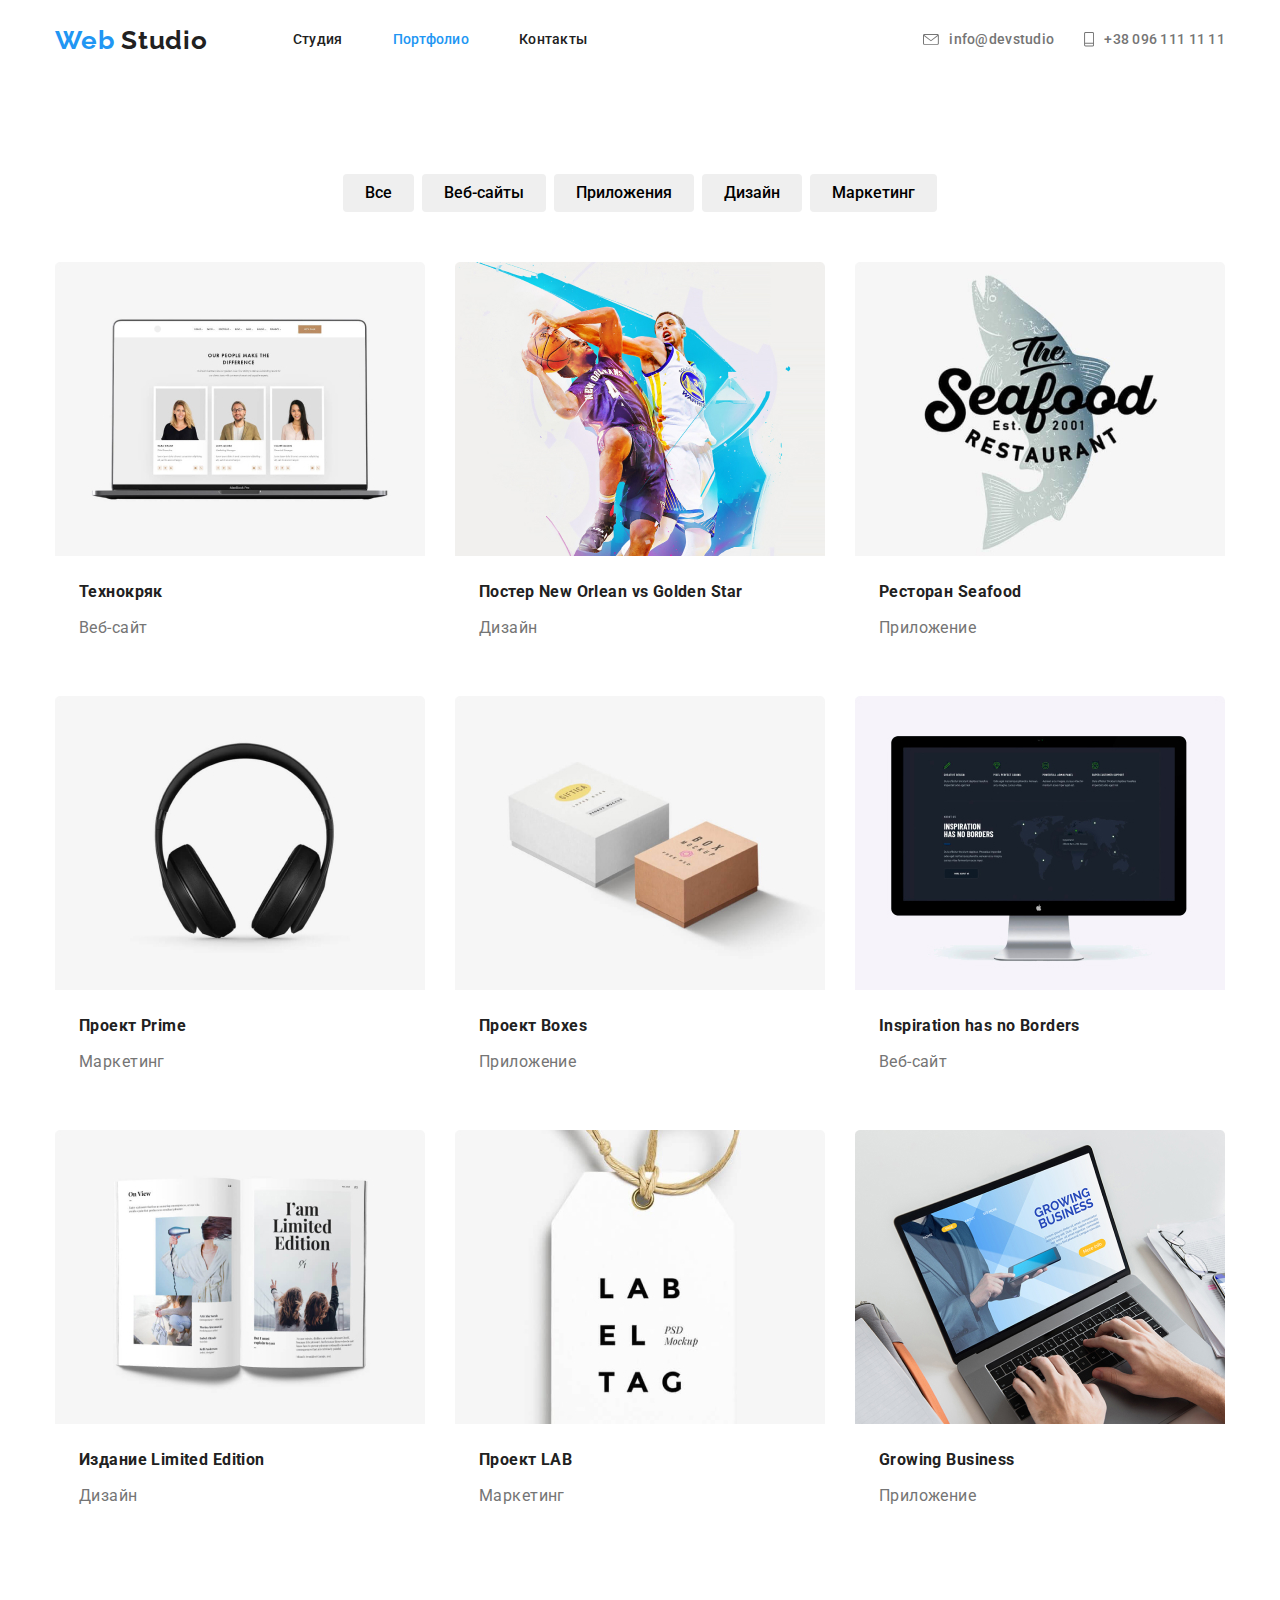
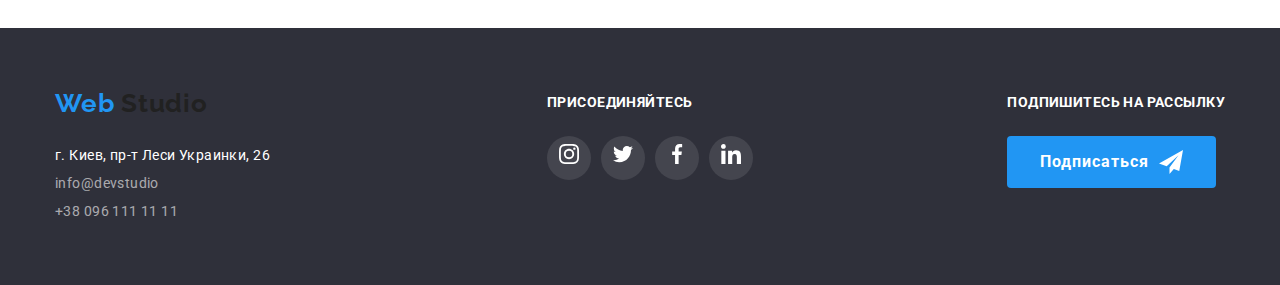
==== portfolio.html @ 71589975 "Работа с растровой и векторной графикой" ====
<!DOCTYPE html>
<html lang="en">
  <head>
    <meta charset="UTF-8" />
    <meta name="viewport" content="width=device-width, initial-scale=1.0" />
    <title>Document</title>
    <link
      href="https://fonts.googleapis.com/css2?family=Raleway:wght@700&family=Roboto:wght@400;500;700;900&display=swap"
      rel="stylesheet"
    />
    <link
      rel="stylesheet"
      href="https://cdnjs.cloudflare.com/ajax/libs/modern-normalize/0.6.0/modern-normalize.min.css"
    />
    <link rel="stylesheet" href="./css/styles.css" />
  </head>
  <body>
    <header class="page-header">
      <div class="container-nav">
        <nav class="nav-display">
          <a href="./index.html" class="logo"
            ><span class="logo-accent">Web</span> Studio</a
          >
          <ul class="site-nav list">
            <li class="item">
              <a href="./index.html" class="link">Студия</a>
            </li>
            <li class="item">
              <a href="./portfolio.html" class="link current">Портфолио</a>
            </li>
            <li class="item"><a href="" class="link">Контакты</a></li>
          </ul>
        </nav>

        <ul class="connect list">
          <li class="item-connect">
            <a href="mailto:info@devstudio" class="connect-link">
              <svg class="con-icon" width="16" height="11">
                <use href="./img/symbol-defs.svg#icon-envelope"></use>
              </svg>
              info@devstudio
            </a>
          </li>
          <li class="item-connect">
            <a href="tel:+380961111111" class="connect-link">
              <svg class="con-icon" width="10" height="15">
                <use href="./img/symbol-defs.svg#icon-vector"></use>
              </svg>
              +38 096 111 11 11
            </a>
          </li>
        </ul>
      </div>
    </header>
    <main>
      <h1 class="visually-hidden">Наши работы</h1>
      <section class="caption">
        <div class="container">
          <h2 class="visually-hidden">Разделы</h2>
          <ul class="catalog list">
            <li>
              <button type="button" class="catalog-scroll">Все</button>
            </li>
            <li>
              <button type="button" class="catalog-scroll">Веб-сайты</button>
            </li>
            <li>
              <button type="button" class="catalog-scroll">Приложения</button>
            </li>
            <li>
              <button type="button" class="catalog-scroll">Дизайн</button>
            </li>
            <li>
              <button type="button" class="catalog-scroll">Маркетинг</button>
            </li>
          </ul>
        </div>
      </section>

      <section class="section-exampl">
        <div class="container">
          <h2 class="visually-hidden">Примеры работ</h2>
          <ul class="examples list">
            <li class="item">
              <a href=""
                ><img src="./img/technokriack.jpg" alt="Лептоп" width="370" />
                <h3 class="examples-title">Технокряк</h3>
                <p class="examples-subscribe">Веб-сайт</p>
              </a>
              <!--<p class="examples-text">
                Технокряк это современная площадка распостранения коронавируса.
                Компании используют эту платформу для цифрового шпионажа и атак
                на защищенные сервера конкурентов.
              </p>-->
            </li>
            <li class="item">
              <a href="">
                <img
                  src="./img/new_orlea_vs_golden_star.jpg"
                  alt="Постер команд Нью Орлеан и Голден Стар"
                  width="370"
                />
                <h3 class="examples-title">Постер New Orlean vs Golden Star</h3>
                <p class="examples-subscribe">Дизайн</p>
              </a>
              <!--<p class="examples-text">
                Технокряк это современная площадка распостранения коронавируса.
                Компании используют эту платформу для цифрового шпионажа и атак
                на защищенные сервера конкурентов.
              </p>-->
            </li>
            <li class="item">
              <a href=""
                ><img src="img/seafood.jpg" alt="Ресторан Сифуд" width="370" />
                <h3 class="examples-title">Ресторан Seafood</h3>
                <p class="examples-subscribe">Приложение</p>
              </a>
              <!--<p class="examples-text">
                Технокряк это современная площадка распостранения коронавируса.
                Компании используют эту платформу для цифрового шпионажа и атак
                на защищенные сервера конкурентов.
              </p>-->
            </li>
            <li class="item">
              <a href=""
                ><img src="img/headfone.jpg" alt="Наушники" width="370" />
                <h3 class="examples-title">Проект Prime</h3>
                <p class="examples-subscribe">Маркетинг</p>
              </a>
              <!--<p class="examples-text">
                Технокряк это современная площадка распостранения коронавируса.
                Компании используют эту платформу для цифрового шпионажа и атак
                на защищенные сервера конкурентов.
              </p>-->
            </li>
            <li class="item">
              <a href=""
                ><img src="img/boxes.jpg" alt="Картонные коробки" width="370" />
                <h3 class="examples-title">Проект Boxes</h3>
                <p class="examples-subscribe">Приложение</p>
              </a>
              <!--<p class="examples-text">
                Технокряк это современная площадка распостранения коронавируса.
                Компании используют эту платформу для цифрового шпионажа и атак
                на защищенные сервера конкурентов.
              </p>-->
            </li>
            <li class="item">
              <a href=""
                ><img src="img/inspiration.jpg" alt="Монитор" width="370" />
                <h3 class="examples-title">Inspiration has no Borders</h3>
                <p class="examples-subscribe">Веб-сайт</p>
              </a>
              <!--<p class="examples-text">
                Технокряк это современная площадка распостранения коронавируса.
                Компании используют эту платформу для цифрового шпионажа и атак
                на защищенные сервера конкурентов.
              </p>-->
            </li>
            <li class="item">
              <a href="">
                <img
                  src="img/limited_edition.jpg"
                  alt="Картинка журнала"
                  width="370"
                />
                <h3 class="examples-title">Издание Limited Edition</h3>
                <p class="examples-subscribe">Дизайн</p>
              </a>
              <!--<p class="examples-text">
                Технокряк это современная площадка распостранения коронавируса.
                Компании используют эту платформу для цифрового шпионажа и атак
                на защищенные сервера конкурентов.
              </p>-->
            </li>
            <li class="item">
              <a href=""
                ><img src="img/lab.jpg" alt="Фото бирки" width="370" />
                <h3 class="examples-title">Проект LAB</h3>
                <p class="examples-subscribe">Маркетинг</p>
              </a>
              <!--<p class="examples-text">
                Технокряк это современная площадка распостранения коронавируса.
                Компании используют эту платформу для цифрового шпионажа и атак
                на защищенные сервера конкурентов.
              </p>-->
            </li>
            <li class="item">
              <a href=""
                ><img src="img/growing_business.jpg" alt="Лептоп" width="370" />
                <h3 class="examples-title">Growing Business</h3>
                <p class="examples-subscribe">Приложение</p>
              </a>
              <!--<p class="examples-text">
                Технокряк это современная площадка распостранения коронавируса.
                Компании используют эту платформу для цифрового шпионажа и атак
                на защищенные сервера конкурентов.
              </p>-->
            </li>
          </ul>
        </div>
      </section>
    </main>
    <footer class="footer">
      <div class="container">
        <div class="footer-main">
          <div>
            <a href="./index.html" class="logo"
              ><span class="logo-accent">Web</span> Studio</a
            >
            <ul class="list">
              <li>
                <span class="adress">г. Киев, пр-т Леси Украинки, 26</span>
              </li>
              <li>
                <a href="mailto:info@devstudio" class="email">info@devstudio</a>
              </li>
              <li>
                <a href="tel:+380961111111" class="telefone"
                  >+38 096 111 11 11</a
                >
              </li>
            </ul>
          </div>
          <div>
            <span class="footer-invitation">ПРИСОЕДИНЯЙТЕСЬ</span>
            <ul class="list links">
              <li class="fone-links">
                <a href="" aria-label="Ссылка на Instagram">
                  <svg class="icon-links">
                    <use href="./img/symbol-defs.svg#icon-instagram"></use>
                  </svg>
                </a>
              </li>
              <li class="fone-links">
                <a href="" aria-label="Ссылка на Twitter">
                  <svg class="icon-links">
                    <use href="./img/symbol-defs.svg#icon-twitter"></use>
                  </svg>
                </a>
              </li>
              <li class="fone-links">
                <a href="" aria-label="Ссылка на Facebook">
                  <svg class="icon-links">
                    <use href="./img/symbol-defs.svg#icon-facebook"></use>
                  </svg>
                </a>
              </li>
              <li class="fone-links">
                <a href="" aria-label="Ссылка на Linkedin">
                  <svg class="icon-links">
                    <use href="./img/symbol-defs.svg#icon-linkedin"></use>
                  </svg>
                </a>
              </li>
            </ul>
          </div>
          <div>
            <span class="footer-invitation">ПОДПИШИТЕСЬ НА РАССЫЛКУ</span>
            <ul class="sign list">
              <li>
                <!--Разметка формы в дальнейшем -->
              </li>
              <li>
                <a href="" class="button-footer"
                  >Подписаться
                  <svg class="icon-arrow">
                    <use href="./img/symbol-defs.svg#icon-arrow"></use>
                  </svg>
                </a>
              </li>
            </ul>
          </div>
        </div>
        <!--<p class="copyright list">2020 | Developed by GoIT Students</p>-->
      </div>
    </footer>
  </body>
</html>
---- css/styles.css ----
/*
основной цвет текста #757575
вторичный цвет текста #21212
цвет текста email и номера телефона(футер) rgba(255, 255, 255, 0.6)
белый цвет текста #ffffff
цвет акцента теста/фона #2196f3
цвет фона хедера #FFFFFF
цвет фона мэйна основной #E5E5E5
цвет фона мейна вторичный #F5F4FA
цвет фона футера #2F303A
цвет фона кнопки #2196F3
цвет текста кнопки #FFFFFF
цыет фона соцсетей футера rgba(255, 255, 255, 0.1);
*/
:root {
  --primary-text-color: #757575;
  --title-text-color: #212121;
  --footer-text-color: rgba(255, 255, 255, 0.6);
  --accent-text-color: #2196f3;
  --white-text-color: #ffffff;
  --bg-color-header: #ffffff;
  --bg-primary-color-main: #e5e5e5;
  --bg-secondary-color-main: #f5f4fa;
  --bg-color-footer: #2f303a;
  --bg-color-button: #2196f3;
  --text-color-button: #ffffff;
  --bg-color-social-footer: rgba(255, 255, 255, 0.1);
}
html {
  box-sizing: border-box;
}
/*
*,
*::before,
*::after {
  box-sizing: inherit;
}
*/
body {
  margin: 0;
  /*временно, чтобы видеть белый текст*/
  background-color: (var(--bg-color-header));
  color: var(--primary-text-color);
  font-family: Roboto, sans-serif;
  font-weight: 400;
  font-size: 14px;
  line-height: 2;
  letter-spacing: 0.03em;
}

a {
  text-decoration: none;
}
.container {
  width: 1200px;
  padding-left: 15px;
  padding-right: 15px;
  margin: 0 auto;
  /*outline: 2px solid tomato;*/
}

img {
  display: block;
  max-width: 100%;
  height: auto;
}

/*Класс сброса свойст*/
.list {
  padding: 0;
  margin: 0;
  list-style: none;
}

.visually-hidden {
  position: absolute;
  width: 1px;
  height: 1px;
  margin: -1px;
  border: 0;
  padding: 0;
  clip: rect(0 0 0 0);
  overflow: hidden;
}

/*Хедер*/
/*Лого*/
.logo {
  margin-right: 85px;
  color: var(--title-text-color);
  font-family: Raleway, sans-serif;
  font-weight: 700;
  font-size: 26px;
  line-height: 1.19;
  letter-spacing: 0.03em;
  text-decoration: none;
}

/*Лого акцент*/
.logo .logo-accent {
  color: var(--accent-text-color);
}

.page-header .container-nav {
  display: flex;
  align-items: center;
  width: 1200px;
  padding-left: 15px;
  padding-right: 15px;
  margin: 0 auto;
  /*outline: 2px solid tomato;*/
}

.nav-display {
  display: flex;
  align-items: center;
}

.site-nav .item + .item {
  margin-left: 50px;
}
.site-nav {
  display: flex;
}

/*Навигация сайта*/
.site-nav .link {
  display: block;
  padding-top: 32px;
  padding-bottom: 32px;

  color: var(--title-text-color);
  font-weight: 500;
  line-height: 1.14;
  letter-spacing: 0.02em;
  text-decoration: none;
}
.site-nav .link:hover,
.site-nav .link:focus {
  color: var(--accent-text-color);
}

.site-nav .current {
  color: var(--accent-text-color);
}
/*Обратная связь (телефон, емейл)*/
.connect {
  display: flex;
  margin-left: auto;
  align-items: center;
}

.connect .item-connect + .item-connect {
  margin-left: 30px;
}

.connect-link {
  display: flex;
  align-items: center;
}

.item-connect .connect-link {
  color: var(--primary-text-color);
  font-weight: 500;
  line-height: 1.14;
  letter-spacing: 0.02em;
  text-decoration: none;
  align-items: center;
}
.con-icon {
  margin-right: 10px;
}
.connect-link:hover,
.connect-link:focus {
  --color3: #2196f3;
  --color6: #2196f3;
  color: var(--accent-text-color);
}

/*Мейн*/
/*Герой*/

.hero {
  display: block;
  max-width: 1600px;
  height: 600px;
  margin-left: auto;
  margin-right: auto;

  background-image: linear-gradient(
      to right,
      rgba(47, 48, 58, 0.8),
      rgba(47, 48, 58, 0.8)
    ),
    url('../img/Header.jpg');
  background-repeat: no-repeat;
  background-position: center;
  background-size: cover;
  background-color: dimgray;
  text-align: center;
}
.hero .hero-title {
  margin-top: 0;
  margin-bottom: 30px;
  padding-top: 200px;
  color: var(--white-text-color);
  font-weight: 900;
  font-size: 44px;
  line-height: 1.36;
  letter-spacing: 0.06em;
}
/*Секция*/

.section {
  padding-top: 94px;
  padding-bottom: 94px;
}

/*Наши принципы*/
.principles {
  display: flex;
}

.principles .item {
  width: calc((100% - 90px) / 4);
  margin-right: 30px;
}

.principles .item:last-child {
  margin-right: 0;
}

/*Фон принципов*/
.principles-rectangle {
  display: flex;
  align-items: center;
  justify-content: center;
  width: 270px;
  height: 120px;
  background-color: var(--bg-secondary-color-main);
  border-radius: 4px;
}

/*Принципы через ::before*/
/*.principles .item::before {
  display: block;
  content: '';
  height: 120px;
  background-color: var(--bg-secondary-color-main);
  background-repeat: no-repeat;
  background-position: center;
}*/

/*.icon-anten::before {
  background-image: url('../img/antenna1.svg');
}*/
/*.item:nth-child(1)::before {
  background-image: url('../img/antenna1.svg');
}*/

/*.icon-clock::before {
  background-image: url('../img/clock1.svg');
}*/

/*.icon-diagram::before {
  background-image: url('../img/diagram1.svg');
}*/

/*.icon-astronaut::before {
  background-image: url('../img/astronaut1.svg');
}*/

.principles .principles-title {
  margin-top: 30px;
  margin-bottom: 0;
  color: var(--title-text-color);
  font-weight: 700;
  line-height: 1.14;
}
/*
.principles .button-principles:hover,
.principles .button-principles:focus {
  background: var(--bg-color-button);
}
*/
.paragraph-justify {
  margin-top: 10px;
  margin-bottom: 0;
  text-align: justify;
}
/*Заголовок секций мейна*/
.section .section-title {
  margin-top: 0;
  margin-bottom: 50px;
  color: var(--title-text-color);
  font-weight: 700;
  font-size: 36px;
  line-height: 1.17;
  text-align: center;
}
/*Чем мы занимаемся*/
.section .task {
  display: flex;
}

.task .item {
  width: calc((100% - 60px) / 3);
  margin-right: 30px;
}

.task .item:last-child {
  margin-right: 0;
}

.task .task-title {
  margin-top: 0;
  margin-bottom: 0;
  color: var(--white-text-color);
  background-color: rgba(47, 48, 58, 0.8);
  font-weight: 700;
  line-height: 1.14;
  text-decoration: none;
  text-align: center;
}

/*Сотрудники*/
/*Серый фон секции сотрудников*/
.grey {
  background-color: var(--bg-secondary-color-main);
}

.employees {
  display: flex;
}

.employees .item {
  width: calc((100% - 90px) / 4);
  margin-right: 30px;
  height: 422px;
  box-shadow: 0px 2px 1px rgba(0, 0, 0, 0.2), 0px 1px 1px rgba(0, 0, 0, 0.14),
    0px 1px 3px rgba(0, 0, 0, 0.12);
  border-radius: 0px 0px 4px 4px;
}

.employees .item:last-child {
  margin-right: 0;
}

.employees .employees-title {
  margin-top: 30px;
  margin-bottom: 0;
  color: var(--title-text-color);
  font-weight: 500;
  font-size: 19px;
  line-height: 1.14;
  text-align: center;
}

.social {
  display: flex;
  justify-content: center;
  margin: 16px 0;
}

.social li {
  margin-right: 10px;
}

.social li:last-child {
  margin-right: 0;
}

.icon-social {
  width: 20px;
  height: 20px;
}

.icon-fone {
  display: flex;
  justify-content: center;
  align-items: center;
  width: 44px;
  height: 44px;
  cursor: pointer;
  border-radius: 50%;
}

.icon-fone:hover,
.icon-fone:focus {
  background-color: var(--bg-color-button);
  --color5: #ffffff;
}

.paragraph {
  margin-top: 10px;
  margin-bottom: 0;
  text-align: center;
}
/*Клиенты*/
.clients {
  display: flex;
  justify-content: space-between;
}

/*Кнопка*/
.button {
  display: inline-flex;
  border-radius: 4px;
  padding: 10px 32px;
  min-width: 200px;
  color: var(--text-color-button);
  background-color: var(--bg-color-button);
  border: 1px solid transparent;
  font-family: inherit;
  font-weight: 700;
  font-size: 16px;
  line-height: 1.88;
  letter-spacing: 0.06em;
  text-decoration: none;
  text-align: center;
}
/*
.button-principles {
  display: flex;
  justify-content: center;
  align-items: center;
  border-radius: 4px;
  min-width: 270px;
  min-height: 120px;
  background-color: var(--bg-secondary-color-main);
  border: 1px solid transparent;
}
*/
/*Кнопка клиента фон*/
.button-clients {
  display: flex;
  justify-content: center;
  align-items: center;
  border-radius: 4px;
  min-width: 170px;
  min-height: 90px;
  background-color: var(--text-color-button);
  border: 1px solid #afb1b8;
}

/*Кнопка клиента лого*/

.button-clients:hover,
.button-clients:focus {
  --color5: #2196f3;
  border: 1px solid #2196f3;
}

/*Футер*/
.footer {
  max-width: 1600px;
  margin-left: auto;
  margin-right: auto;
  padding-top: 60px;
  padding-bottom: 60px;

  background-color: var(--bg-color-footer);
}
.footer-main {
  display: flex;
  justify-content: space-between;
}
.adress {
  display: block;
  margin-top: 20px;
  color: var(--white-text-color);
  text-decoration: none;
}

.email {
  color: var(--footer-text-color);
  text-decoration: none;
}
.telefone {
  color: var(--footer-text-color);
  text-decoration: none;
}

.footer-invitation {
  margin-top: 0;
  margin-bottom: 20px;
  color: var(--white-text-color);
  font-weight: 700;
  line-height: 1.14;
}
/*.copyright {
  color: var(--footer-text-color);
  font-size: 12px;
  line-height: 2;
  text-align: center;
}*/

.links {
  display: flex;
  margin-top: 20px;
}

.fone-links {
  display: flex;
  align-items: center;
  justify-content: center;
  margin-right: 10px;
  padding: 0;
}
.fone-links:last-child {
  margin: 0;
}
.links .fone-links {
  width: 44px;
  height: 44px;
  border-radius: 50%;
  background-color: var(--bg-color-social-footer);
}

.fone-links:hover {
  background-color: var(--bg-color-button);
}

.fone-links .icon-links {
  width: 20px;
  height: 20px;
  --color5: #ffffff;
}

.sign {
  display: flex;
  margin-top: 20px;
}

.button-footer {
  display: flex;
  border-radius: 4px;
  padding: 10px 32px;
  min-width: 200px;
  color: var(--text-color-button);
  background-color: var(--bg-color-button);
  border: 1px solid transparent;
  font-family: inherit;
  font-weight: 700;
  font-size: 16px;
  line-height: 1.88;
  letter-spacing: 0.06em;
  text-decoration: none;
  align-items: center;
}

.icon-arrow {
  width: 24px;
  height: 24px;
  margin-left: 10px;
}

/*Портфолио*/

.caption {
  padding-top: 94px;
  padding-bottom: 25px;
}

.catalog {
  display: flex;
  justify-content: center;
}

.catalog li {
  margin-right: 8px;
}
.catalog li:last-child {
  margin-right: 0;
}
.catalog-scroll {
  padding: 6px 22px;
  font-weight: 500;
  font-size: 16px;
  line-height: 1.63;
  border: none;
  border-radius: 4px;
}
.catalog .catalog-scroll:hover,
.catalog .catalog-scroll:focus {
  color: var(--text-color-button);
  background-color: var(--accent-text-color);
  box-shadow: 0px 2px 2px rgba(0, 0, 0, 0.12), 0px 1px 2px rgba(0, 0, 0, 0.08),
    0px 3px 1px rgba(0, 0, 0, 0.1);
}

.section-exampl {
  padding-top: 25px;
  padding-bottom: 94px;
}

.examples {
  display: flex;
  flex-wrap: wrap;
}

.examples .item {
  /*width: 370px;*/
  width: calc((100% - 60px) / 3);
  height: 404px;
  margin-right: 30px;
  margin-bottom: 30px;
}

.examples .item:nth-child(3n) {
  margin-right: 0;
}

.examples .item:nth-last-child(-n + 3) {
  margin-bottom: 0;
}

.examples .item:hover,
.examples .item:focus {
  box-shadow: 1px 4px 6px rgba(0, 0, 0, 0.16), 0px 4px 4px rgba(0, 0, 0, 0.06),
    0px 1px 1px rgba(0, 0, 0, 0.12);
}

.examples .examples-title {
  margin-top: 20px;
  margin-bottom: 0;
  margin-left: 24px;
  color: var(--title-text-color);
  text-decoration: none;
}

.examples .examples-subscribe {
  margin-top: 4px;
  margin-bottom: 0;
  margin-left: 24px;

  color: var(--primary-text-color);
  font-size: 16px;
  line-height: 1.87;
  text-decoration: none;
}

.examples .examples-text {
  margin-top: 0;
  margin-bottom: 0;
  color: var(--white-text-color);
  font-size: 18px;
  line-height: 1.56;
  text-decoration: none;
  outline: 1px solid black;
}
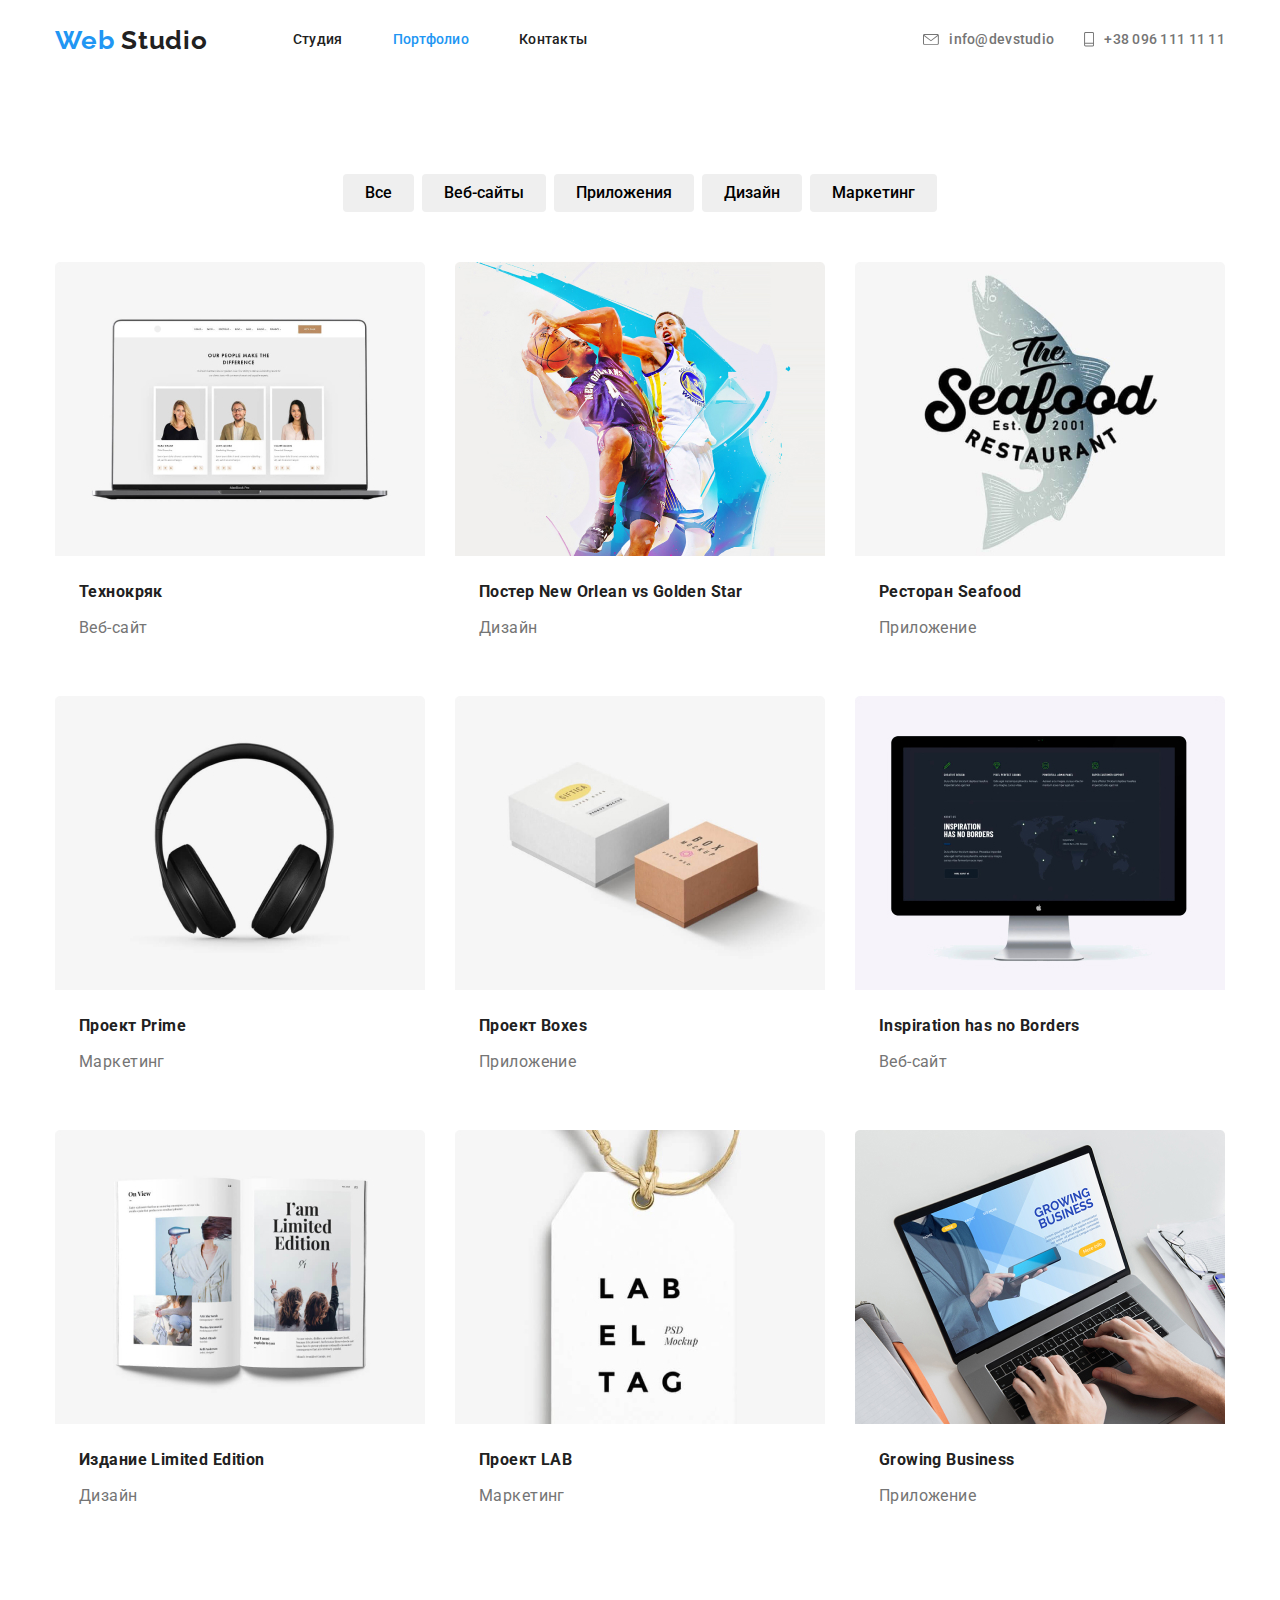
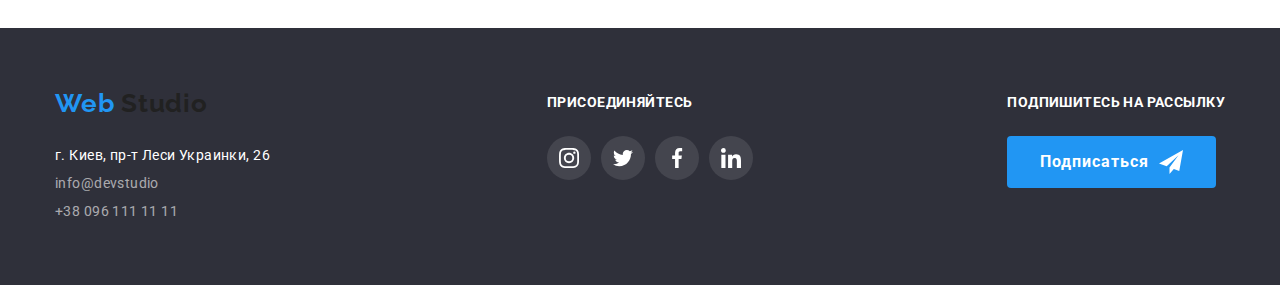
==== commit 2212d343: "Исправлены иконки соцсетей" ====
--- a/portfolio.html
+++ b/portfolio.html
@@ -54,7 +54,7 @@
     </header>
     <main>
       <h1 class="visually-hidden">Наши работы</h1>
-      <section class="caption">
+      <section class="section">
         <div class="container">
           <h2 class="visually-hidden">Разделы</h2>
           <ul class="catalog list">
@@ -74,11 +74,7 @@
               <button type="button" class="catalog-scroll">Маркетинг</button>
             </li>
           </ul>
-        </div>
-      </section>
 
-      <section class="section-exampl">
-        <div class="container">
           <h2 class="visually-hidden">Примеры работ</h2>
           <ul class="examples list">
             <li class="item">
@@ -226,29 +222,29 @@
             <span class="footer-invitation">ПРИСОЕДИНЯЙТЕСЬ</span>
             <ul class="list links">
               <li class="fone-links">
-                <a href="" aria-label="Ссылка на Instagram">
-                  <svg class="icon-links">
+                <a href="" aria-label="Ссылка на Instagram" class="icon-links">
+                  <svg width="20" height="20">
                     <use href="./img/symbol-defs.svg#icon-instagram"></use>
                   </svg>
                 </a>
               </li>
               <li class="fone-links">
-                <a href="" aria-label="Ссылка на Twitter">
-                  <svg class="icon-links">
+                <a href="" aria-label="Ссылка на Twitter" class="icon-links">
+                  <svg width="20" height="20">
                     <use href="./img/symbol-defs.svg#icon-twitter"></use>
                   </svg>
                 </a>
               </li>
               <li class="fone-links">
-                <a href="" aria-label="Ссылка на Facebook">
-                  <svg class="icon-links">
+                <a href="" aria-label="Ссылка на Facebook" class="icon-links">
+                  <svg width="20" height="20">
                     <use href="./img/symbol-defs.svg#icon-facebook"></use>
                   </svg>
                 </a>
               </li>
               <li class="fone-links">
-                <a href="" aria-label="Ссылка на Linkedin">
-                  <svg class="icon-links">
+                <a href="" aria-label="Ссылка на Linkedin" class="icon-links">
+                  <svg width="20" height="20">
                     <use href="./img/symbol-defs.svg#icon-linkedin"></use>
                   </svg>
                 </a>
--- a/css/styles.css
+++ b/css/styles.css
@@ -48,7 +48,7 @@
   letter-spacing: 0.03em;
 }
 
-a {
+.item a {
   text-decoration: none;
 }
 .container {
@@ -336,10 +336,12 @@
 .employees .item {
   width: calc((100% - 90px) / 4);
   margin-right: 30px;
-  height: 422px;
+  padding-bottom: 24px;
+  /*height: 422px;*/
   box-shadow: 0px 2px 1px rgba(0, 0, 0, 0.2), 0px 1px 1px rgba(0, 0, 0, 0.14),
     0px 1px 3px rgba(0, 0, 0, 0.12);
   border-radius: 0px 0px 4px 4px;
+  background-color: var(--bg-color-header);
 }
 
 .employees .item:last-child {
@@ -359,7 +361,7 @@
 .social {
   display: flex;
   justify-content: center;
-  margin: 16px 0;
+  /*margin: 16px 0;*/
 }
 
 .social li {
@@ -557,14 +559,10 @@
 
 /*Портфолио*/
 
-.caption {
-  padding-top: 94px;
-  padding-bottom: 25px;
-}
-
 .catalog {
   display: flex;
   justify-content: center;
+  padding-bottom: 50px;
 }
 
 .catalog li {
@@ -589,11 +587,6 @@
     0px 3px 1px rgba(0, 0, 0, 0.1);
 }
 
-.section-exampl {
-  padding-top: 25px;
-  padding-bottom: 94px;
-}
-
 .examples {
   display: flex;
   flex-wrap: wrap;
